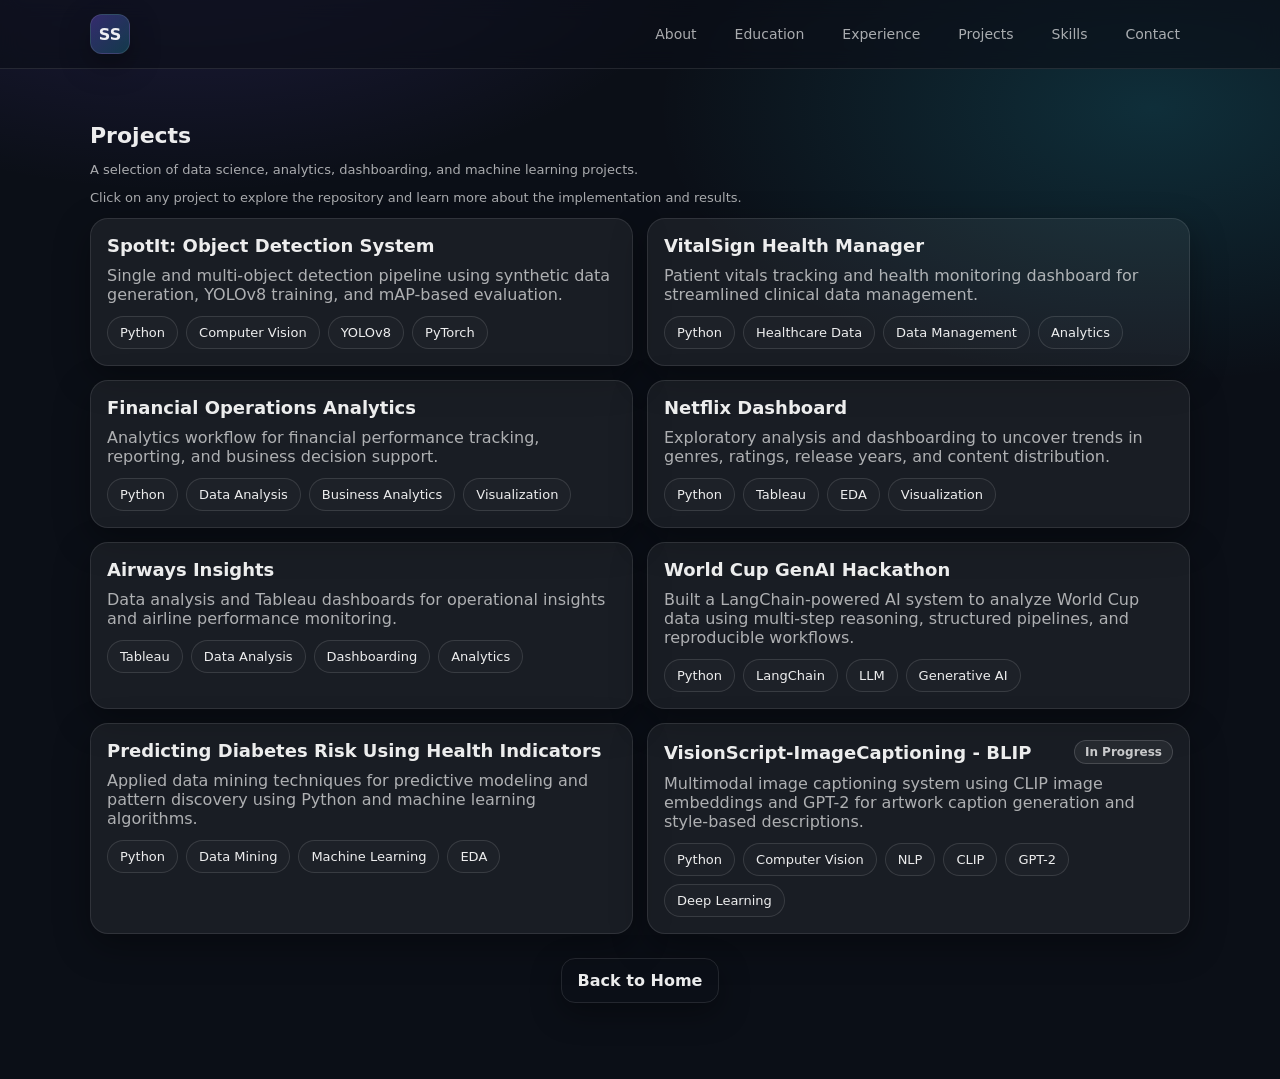
==== projects.html @ 67b0a572 "Update projects.html" ====
<!doctype html>
<html lang="en">
<head>
  <meta charset="utf-8" />
  <meta name="viewport" content="width=device-width,initial-scale=1" />
  <title>Projects | Simran Sinha</title>
  <meta name="description" content="Projects by Simran Sinha" />

  <!-- Icons -->
  <link rel="stylesheet" href="https://cdnjs.cloudflare.com/ajax/libs/font-awesome/6.5.0/css/all.min.css">

  <!-- Same stylesheet as main page -->
  <link rel="stylesheet" href="styles.css" />

  <!-- Same script as main page -->
  <script src="script.js" defer></script>
</head>

<body>
  <header class="header">
    <nav class="nav">
      <a class="brand" href="index.html">SS</a>

      <div class="nav-links" id="navLinks">
        <a href="index.html#about">About</a>
        <a href="index.html#education">Education</a>
        <a href="index.html#experience">Experience</a>
        <a href="projects.html">Projects</a>
        <a href="index.html#skills">Skills</a>
        <a href="index.html#contact">Contact</a>
      </div>

      <button class="nav-toggle" id="navToggle" aria-label="Toggle menu">☰</button>
    </nav>
  </header>

  <main class="container">
    <section class="section">
      <h2>Projects</h2>
      <p class="muted small">
        A selection of data science, analytics, dashboarding, and machine learning projects.
      </p>

      <p class="muted small project-note">
          Click on any project to explore the repository and learn more about the implementation and results.
      </p>

      <div class="grid two">

        <a class="card project" href="https://github.com/SimranaSinha/SpotIt-Single-and-Multi-Object-Detection-System" target="_blank" rel="noopener">
          <h3>SpotIt: Object Detection System</h3>
          <p class="muted">
            Single and multi-object detection pipeline using synthetic data generation, YOLOv8 training, and mAP-based evaluation.
          </p>
          <div class="pill-grid">
            <span class="pill">Python</span>
            <span class="pill">Computer Vision</span>
            <span class="pill">YOLOv8</span>
            <span class="pill">PyTorch</span>
          </div>
        </a>

        <a class="card project" href="https://github.com/SimranaSinha/VitalSign_HealthManager" target="_blank" rel="noopener">
          <h3>VitalSign Health Manager</h3>
          <p class="muted">
            Patient vitals tracking and health monitoring dashboard for streamlined clinical data management.
          </p>
          <div class="pill-grid">
            <span class="pill">Python</span>
            <span class="pill">Healthcare Data</span>
            <span class="pill">Data Management</span>
            <span class="pill">Analytics</span>
          </div>
        </a>

        <a class="card project" href="https://github.com/SimranaSinha/Financial-Operations-analytics" target="_blank" rel="noopener">
          <h3>Financial Operations Analytics</h3>
          <p class="muted">
            Analytics workflow for financial performance tracking, reporting, and business decision support.
          </p>
          <div class="pill-grid">
            <span class="pill">Python</span>
            <span class="pill">Data Analysis</span>
            <span class="pill">Business Analytics</span>
            <span class="pill">Visualization</span>
          </div>
        </a>

        <a class="card project" href="https://github.com/SimranaSinha/Netflix_dashboard" target="_blank" rel="noopener">
          <h3>Netflix Dashboard</h3>
          <p class="muted">
            Exploratory analysis and dashboarding to uncover trends in genres, ratings, release years, and content distribution.
          </p>
          <div class="pill-grid">
            <span class="pill">Python</span>
            <span class="pill">Tableau</span>
            <span class="pill">EDA</span>
            <span class="pill">Visualization</span>
          </div>
        </a>

        <a class="card project" href="https://github.com/SimranaSinha/Airways_Insights" target="_blank" rel="noopener">
          <h3>Airways Insights</h3>
          <p class="muted">
            Data analysis and Tableau dashboards for operational insights and airline performance monitoring.
          </p>
          <div class="pill-grid">
            <span class="pill">Tableau</span>
            <span class="pill">Data Analysis</span>
            <span class="pill">Dashboarding</span>
            <span class="pill">Analytics</span>
          </div>
        </a>

        <a class="card project" href="https://github.com/SimranaSinha/Generative_AI/tree/main/Hackathon" target="_blank" rel="noopener">
          <h3>World Cup GenAI Hackathon</h3>
          <p class="muted">
            Built a LangChain-powered AI system to analyze World Cup data using multi-step reasoning, structured pipelines, and reproducible workflows.
          </p>
          <div class="pill-grid">
            <span class="pill">Python</span>
            <span class="pill">LangChain</span>
            <span class="pill">LLM</span>
            <span class="pill">Generative AI</span>
          </div>
        </a>

        <a class="card project" href="https://github.com/SimranaSinha/Masters_Datamining/tree/main/Project" target="_blank" rel="noopener">
          <h3>Predicting Diabetes Risk Using Health Indicators</h3>
          <p class="muted">
            Applied data mining techniques for predictive modeling and pattern discovery using Python and machine learning algorithms.
          </p>
          <div class="pill-grid">
            <span class="pill">Python</span>
            <span class="pill">Data Mining</span>
            <span class="pill">Machine Learning</span>
            <span class="pill">EDA</span>
          </div>
        </a>

      <a class="card project" href="https://github.com/SimranaSinha/VisionScript-ImageCaptioning-BLIP" target="_blank" rel="noopener">
         <h3 class="project-title"> VisionScript-ImageCaptioning - BLIP
          <span class="status">In Progress</span>
        </h3>
        <p class="muted">
        Multimodal image captioning system using CLIP image embeddings and GPT-2 for artwork caption generation and style-based descriptions.
        </p>

        <div class="pill-grid">
            <span class="pill">Python</span>
            <span class="pill">Computer Vision</span>
            <span class="pill">NLP</span>
            <span class="pill">CLIP</span>
            <span class="pill">GPT-2</span>
            <span class="pill">Deep Learning</span>
        </div>

</a>

      </div>

      <div class="more-projects-wrap">
        <a class="btn ghost" href="index.html">Back to Home</a>
      </div>
    </section>
  </main>
</body>
</html>
---- styles.css ----
/* =========================================================
   COLOR VARIABLES / GLOBAL DESIGN TOKENS
   ========================================================= */

:root{
  --bg:#0b0f17;                 /* Main dark background */
  --panel:rgba(255,255,255,.06); /* Card background */
  --panel2:rgba(255,255,255,.09); /* Hover card background */
  --text:rgba(255,255,255,.92);  /* Main text color */
  --muted:rgba(255,255,255,.65); /* Secondary text */
  --border:rgba(255,255,255,.10); /* Borders */
  --shadow:0 14px 45px rgba(0,0,0,.55); /* Card shadow */
  --radius:18px;                /* Rounded corner size */
}


/* =========================================================
   GLOBAL PAGE SETTINGS
   ========================================================= */

*{box-sizing:border-box}

html{
  scroll-behavior:smooth; /* smooth scroll when clicking navbar links */
}

body{
  margin:0;
  font-family: ui-sans-serif, system-ui, -apple-system, Segoe UI, Roboto, Helvetica, Arial;

  /* gradient background for portfolio */
  background:
    radial-gradient(900px 500px at 15% -10%, rgba(124,92,255,.20), transparent 60%),
    radial-gradient(900px 500px at 90% 10%, rgba(36,211,238,.16), transparent 55%),
    var(--bg);

  color:var(--text);
}

a{
  color:inherit;
  text-decoration:none;
}

a:hover{
  opacity:.92;
}


/* =========================================================
   MAIN PAGE CONTAINER
   keeps content centered
   ========================================================= */

.container{
  width:min(1100px, 92%);
  margin:0 auto;
  padding: 28px 0 70px;
}


/* =========================================================
   HEADER / NAVBAR
   ========================================================= */

.header{
  position:sticky; /* navbar stays at top while scrolling */
  top:0;
  z-index:50;
  backdrop-filter: blur(10px);

  background: rgba(11,15,23,.65);
  border-bottom: 1px solid var(--border);
}

.nav{
  width:min(1100px, 92%);
  margin:0 auto;
  padding: 14px 0;

  display:flex;
  align-items:center;
  justify-content:space-between;
  gap:16px;
}

/* Logo circle (SS) */

.brand{
  display:inline-flex;
  align-items:center;
  justify-content:center;

  width:40px;
  height:40px;

  border-radius:12px;

  background: linear-gradient(
      135deg,
      rgba(124,92,255,.35),
      rgba(36,211,238,.22)
  );

  border:1px solid var(--border);
  box-shadow:0 10px 30px rgba(0,0,0,.35);

  font-weight:700;
}


/* Navbar links */

.nav-links{
  display:flex;
  gap:18px;
  align-items:center;

  color:var(--muted);
  font-size:14px;
}

.nav-links a{
  padding:8px 10px;
  border-radius:10px;
}

.nav-links a:hover{
  background:var(--panel);
  color:var(--text);
}

/* Mobile menu button */

.nav-toggle{
  display:none;
  border:1px solid var(--border);
  background:var(--panel);
  color:var(--text);

  border-radius:12px;
  padding:10px 12px;
  cursor:pointer;
}


/* =========================================================
   HERO SECTION
   name + photo area
   ========================================================= */

.hero{
  display:grid;
  grid-template-columns:1.25fr .95fr; /* text | image */

  gap:28px;
  padding:30px 0 10px;
  align-items:center;
}

.hero-left{
  max-width:620px;
}

/* small title above name */

.kicker{
  margin:0 0 12px;
  color:var(--muted);
  letter-spacing:.08em;
  text-transform:uppercase;
  font-size:12px;
}

/* big name text */

.hero-title{
  margin:0;
  font-size:clamp(44px,6.2vw,78px);
  line-height:.92;
}

.hero-sub{
  margin:14px 0 18px;
  color:var(--muted);
  font-size:17px;
}

/* utility text */

.muted{color:var(--muted)}
.small{font-size:13px}


/* =========================================================
   BUTTONS
   ========================================================= */

.cta-row{
  display:flex;
  gap:12px;
  flex-wrap:wrap;
  margin-bottom:14px;
}

.btn{
  display:inline-flex;
  align-items:center;
  justify-content:center;

  padding:12px 16px;
  border-radius:14px;

  border:1px solid var(--border);
  background:var(--panel);

  box-shadow:0 10px 30px rgba(0,0,0,.35);

  font-weight:600;

  transition: transform .18s ease;
}

.btn:hover{
  transform:translateY(-2px);
}

.btn.primary{
  background:linear-gradient(
      135deg,
      rgba(124,92,255,.92),
      rgba(36,211,238,.55)
  );
}

.btn.ghost{
  background:transparent;
}


/* =========================================================
   HERO SOCIAL ICONS
   ========================================================= */

.hero-links{
  display:flex;
  gap:12px;
  flex-wrap:wrap;

  margin-top:6px;
  padding-top:12px;

  border-top:1px solid rgba(255,255,255,.10);
}

.icon-link{
  width:42px;
  height:42px;

  display:flex;
  align-items:center;
  justify-content:center;

  border-radius:12px;

  border:1px solid rgba(255,255,255,.15);
  background:rgba(255,255,255,.03);

  font-size:20px;

  transition:transform .18s ease;
}

.icon-link:hover{
  transform:translateY(-2px);
}


/* =========================================================
   SKILLS PILLS
   ========================================================= */

.hero-skills{
  display:flex;
  gap:10px;
  flex-wrap:wrap;
  margin-top:14px;
}

.pill{
  padding:8px 12px;
  border-radius:999px;

  border:1px solid rgba(255,255,255,.12);
  background:rgba(255,255,255,.02);

  font-size:13px;
}


/* =========================================================
   PROFILE IMAGE CARD
   ========================================================= */

.portrait-card{
  border-radius:var(--radius);

  border:1px solid var(--border);
  background:linear-gradient(
      180deg,
      rgba(255,255,255,.06),
      rgba(255,255,255,.03)
  );

  box-shadow:var(--shadow);
  padding:14px;
}

.portrait{
  width:100%;
  border-radius:14px;
}


/* =========================================================
   GENERIC SECTION STYLING
   ========================================================= */

.section{
  padding:26px 0 6px;
}

.section h2{
  margin:0 0 14px;
  font-size:22px;
}


/* =========================================================
   CARDS
   used for projects / education / experience
   ========================================================= */

.card{
  border-radius:var(--radius);
  border:1px solid var(--border);
  background:var(--panel);

  box-shadow:0 12px 35px rgba(0,0,0,.35);

  padding:16px;
}

.card h3{
  margin:0 0 6px;
  font-size:18px;
}

.card p{
  margin:10px 0;
}


/* =========================================================
   GRID LAYOUT
   ========================================================= */

.grid{
  display:grid;
  gap:14px;
}

.grid.two{
  grid-template-columns:repeat(2,1fr);
}


/* =========================================================
   BULLET LIST
   ========================================================= */

.bullets{
  margin:10px 0 0;
  padding-left:18px;
  color:var(--muted);
}

.bullets li{
  margin:7px 0;
}


/* =========================================================
   PROJECT CARD HOVER EFFECT
   ========================================================= */

.project{
  transition:transform .15s ease;
}

.project:hover{
  transform:translateY(-2px);
  background:var(--panel2);
}


/* =========================================================
   PROJECT TECH STACK TAGS
   ========================================================= */

.pill-grid{
  display:flex;
  flex-wrap:wrap;
  gap:10px;
  margin-top:12px;
}


/* =========================================================
   EXPERIENCE TIMELINE
   ========================================================= */

.timeline{
  display:grid;
  gap:14px;
}

.t-item{
  display:grid;
  grid-template-columns:16px 1fr;
  gap:12px;
}

.t-dot{
  width:12px;
  height:12px;

  margin-top:18px;
  border-radius:999px;

  background:linear-gradient(
      135deg,
      rgba(124,92,255,.9),
      rgba(36,211,238,.7)
  );
}


/* =========================================================
   CREWASIS SUB ROLE STYLE
   ========================================================= */

.subrole{
  margin-top:14px;
  padding-top:14px;

  border-top:1px solid rgba(255,255,255,.10);
}

.subrole-head{
  display:flex;
  justify-content:space-between;
}


/* =========================================================
   CONTACT SECTION
   ========================================================= */

.contact-links{
  display:flex;
  gap:28px;
  margin-top:14px;
  flex-wrap:wrap;
}

.contact-link{
  display:flex;
  align-items:center;
  gap:10px;

  font-size:16px;
}

.contact-link i{
  font-size:20px;
  color:#8a6cff;
}


/* =========================================================
   FOOTER
   ========================================================= */

.footer{
  margin-top:24px;
  padding-top:16px;

  border-top:1px solid var(--border);
  color:var(--muted);
}


/* =========================================================
   CURSOR GLOW EFFECT
   ========================================================= */

.cursor-glow{
  position:fixed;

  width:350px;
  height:350px;

  border-radius:50%;
  pointer-events:none;

  background: radial-gradient(
      circle,
      rgba(124,92,255,0.25) 0%,
      rgba(124,92,255,0.12) 30%,
      transparent 70%
  );

  transform:translate(-50%, -50%);
}


/* =========================================================
   MOBILE RESPONSIVE
   ========================================================= */

@media (max-width:880px){

.hero{
  grid-template-columns:1fr;
}

.grid.two{
  grid-template-columns:1fr;
}

}

@media (max-width:720px){

.nav-links{
  display:none;

  position:absolute;
  top:64px;
  right:4%;
  left:4%;

  background:rgba(11,15,23,.92);

  border:1px solid var(--border);
  border-radius:16px;
  padding:10px;

  flex-direction:column;
}

.nav-toggle{
  display:inline-flex;
}

.nav-links.open{
  display:flex;
}

}

.more-projects-wrap{
  margin-top: 24px;
  display: flex;
  justify-content: center;
}

.pill-grid{
  margin-top: 12px;
  display: flex;
  flex-wrap: wrap;
  gap: 8px;
}

/* ======================================= * 

/* Project title with status badge */
.project-title{
  display:flex;
  align-items:center;
  justify-content:space-between;
  gap:10px;
}

/* In Progress badge */
.status{
  font-size:12px;
  padding:4px 10px;
  border-radius:999px;
  border:1px solid rgba(255,255,255,.15);
  background: rgba(255,255,255,.06);
  color: rgba(255,255,255,.75);
  white-space: nowrap;
}
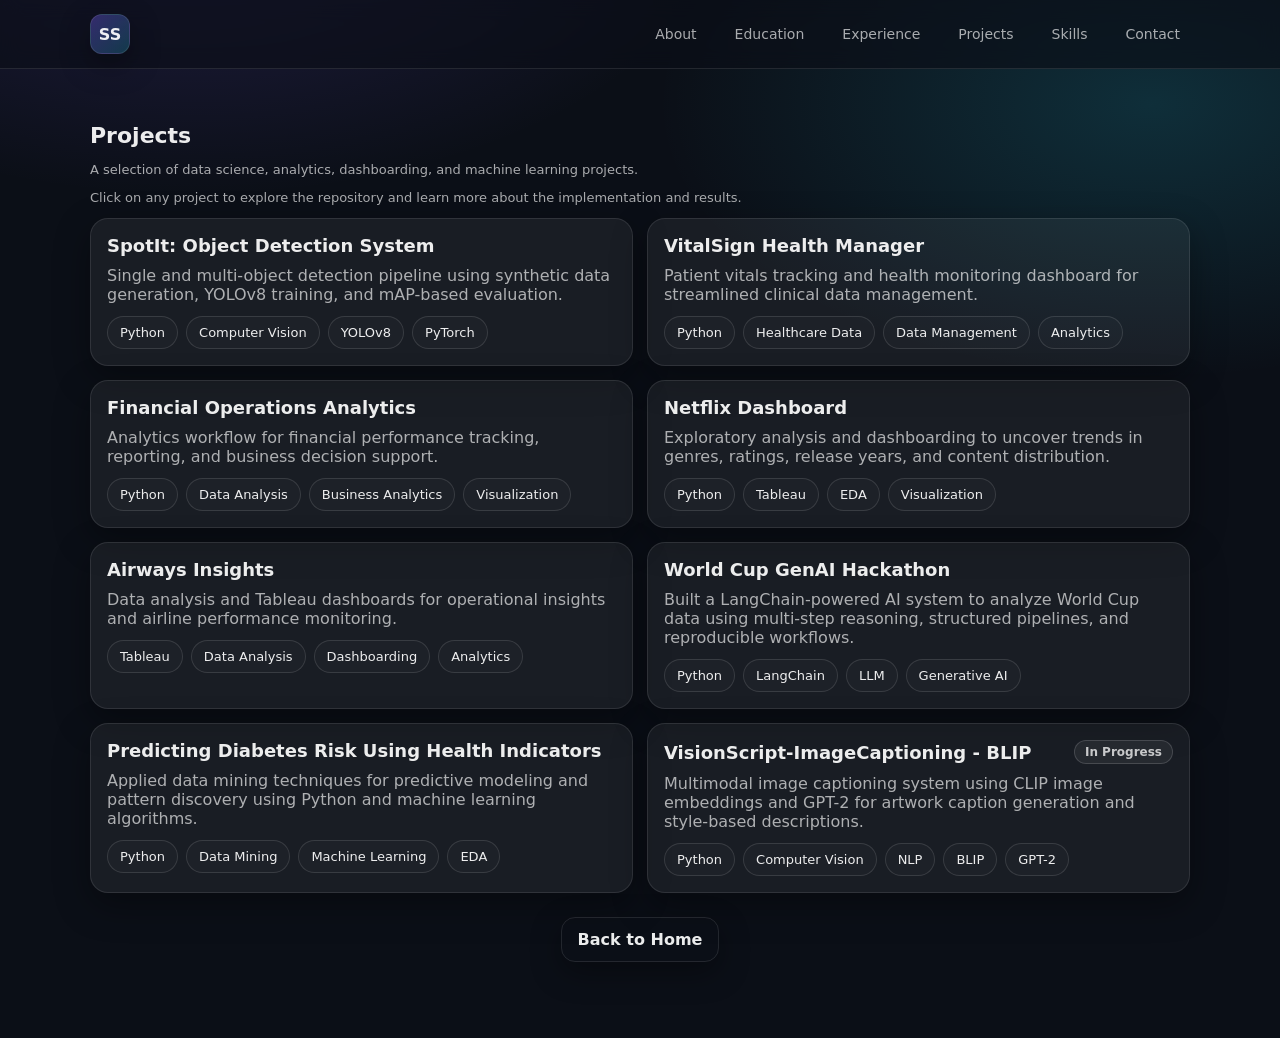
==== commit c0badb75: "Update projects.html" ====
--- a/projects.html
+++ b/projects.html
@@ -150,9 +150,8 @@
             <span class="pill">Python</span>
             <span class="pill">Computer Vision</span>
             <span class="pill">NLP</span>
-            <span class="pill">CLIP</span>
+            <span class="pill">BLIP</span>
             <span class="pill">GPT-2</span>
-            <span class="pill">Deep Learning</span>
         </div>
 
 </a>
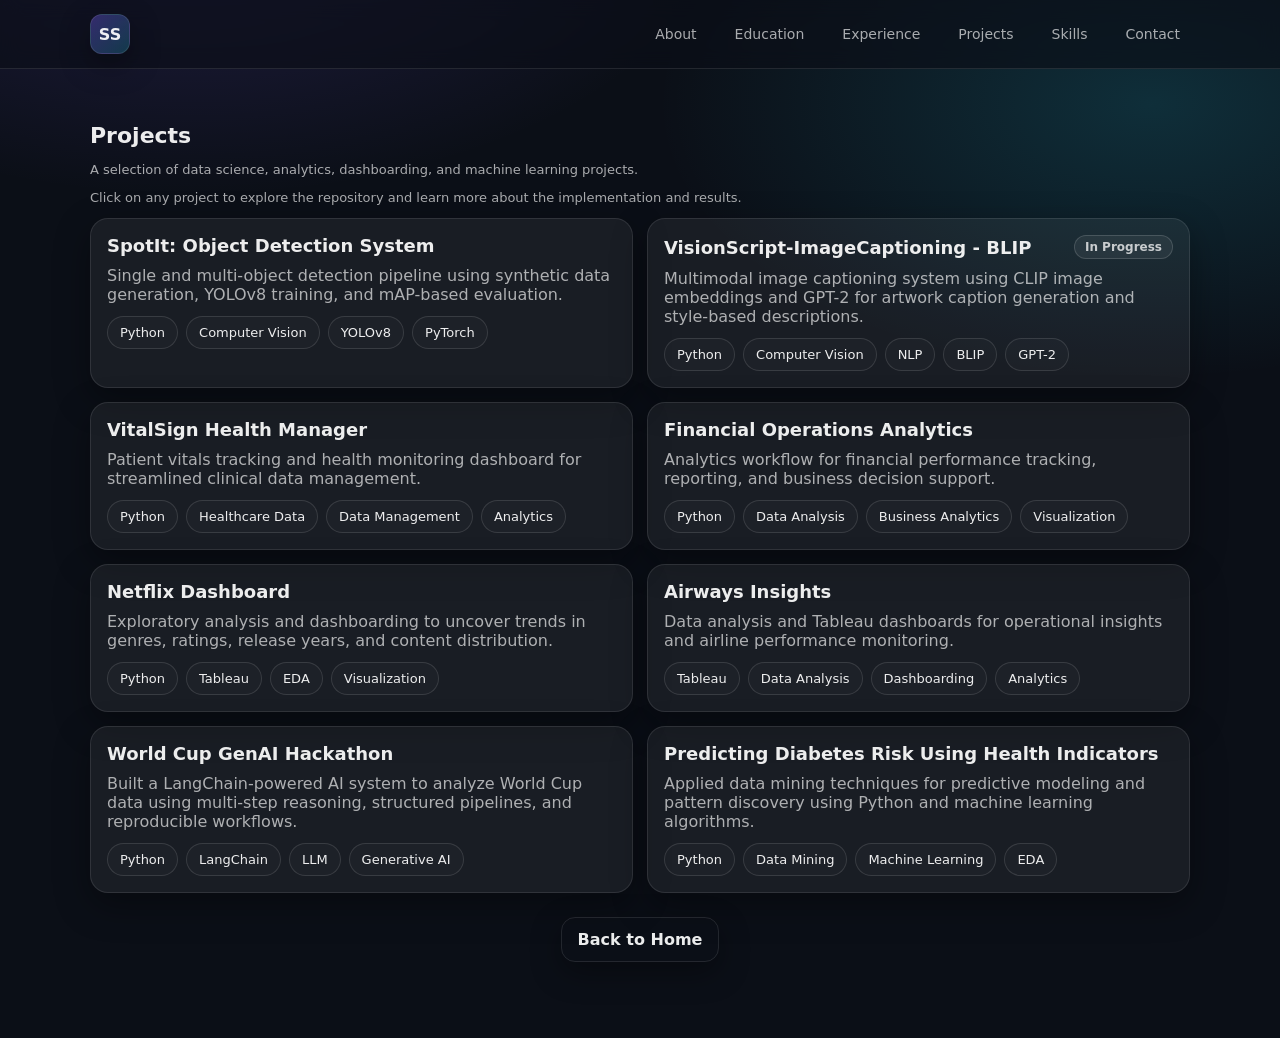
==== commit e8985feb: "Add VisionScript-ImageCaptioning project details Added a new project entry for VisionScript-ImageCap" ====
--- a/projects.html
+++ b/projects.html
@@ -59,6 +59,23 @@
             <span class="pill">PyTorch</span>
           </div>
         </a>
+
+              <a class="card project" href="https://github.com/SimranaSinha/VisionScript-ImageCaptioning-BLIP" target="_blank" rel="noopener">
+         <h3 class="project-title"> VisionScript-ImageCaptioning - BLIP
+          <span class="status">In Progress</span>
+        </h3>
+        <p class="muted">
+        Multimodal image captioning system using CLIP image embeddings and GPT-2 for artwork caption generation and style-based descriptions.
+        </p>
+
+        <div class="pill-grid">
+            <span class="pill">Python</span>
+            <span class="pill">Computer Vision</span>
+            <span class="pill">NLP</span>
+            <span class="pill">BLIP</span>
+            <span class="pill">GPT-2</span>
+        </div>
+      </a>
 
         <a class="card project" href="https://github.com/SimranaSinha/VitalSign_HealthManager" target="_blank" rel="noopener">
           <h3>VitalSign Health Manager</h3>
@@ -138,24 +155,6 @@
           </div>
         </a>
 
-      <a class="card project" href="https://github.com/SimranaSinha/VisionScript-ImageCaptioning-BLIP" target="_blank" rel="noopener">
-         <h3 class="project-title"> VisionScript-ImageCaptioning - BLIP
-          <span class="status">In Progress</span>
-        </h3>
-        <p class="muted">
-        Multimodal image captioning system using CLIP image embeddings and GPT-2 for artwork caption generation and style-based descriptions.
-        </p>
-
-        <div class="pill-grid">
-            <span class="pill">Python</span>
-            <span class="pill">Computer Vision</span>
-            <span class="pill">NLP</span>
-            <span class="pill">BLIP</span>
-            <span class="pill">GPT-2</span>
-        </div>
-
-</a>
-
       </div>
 
       <div class="more-projects-wrap">
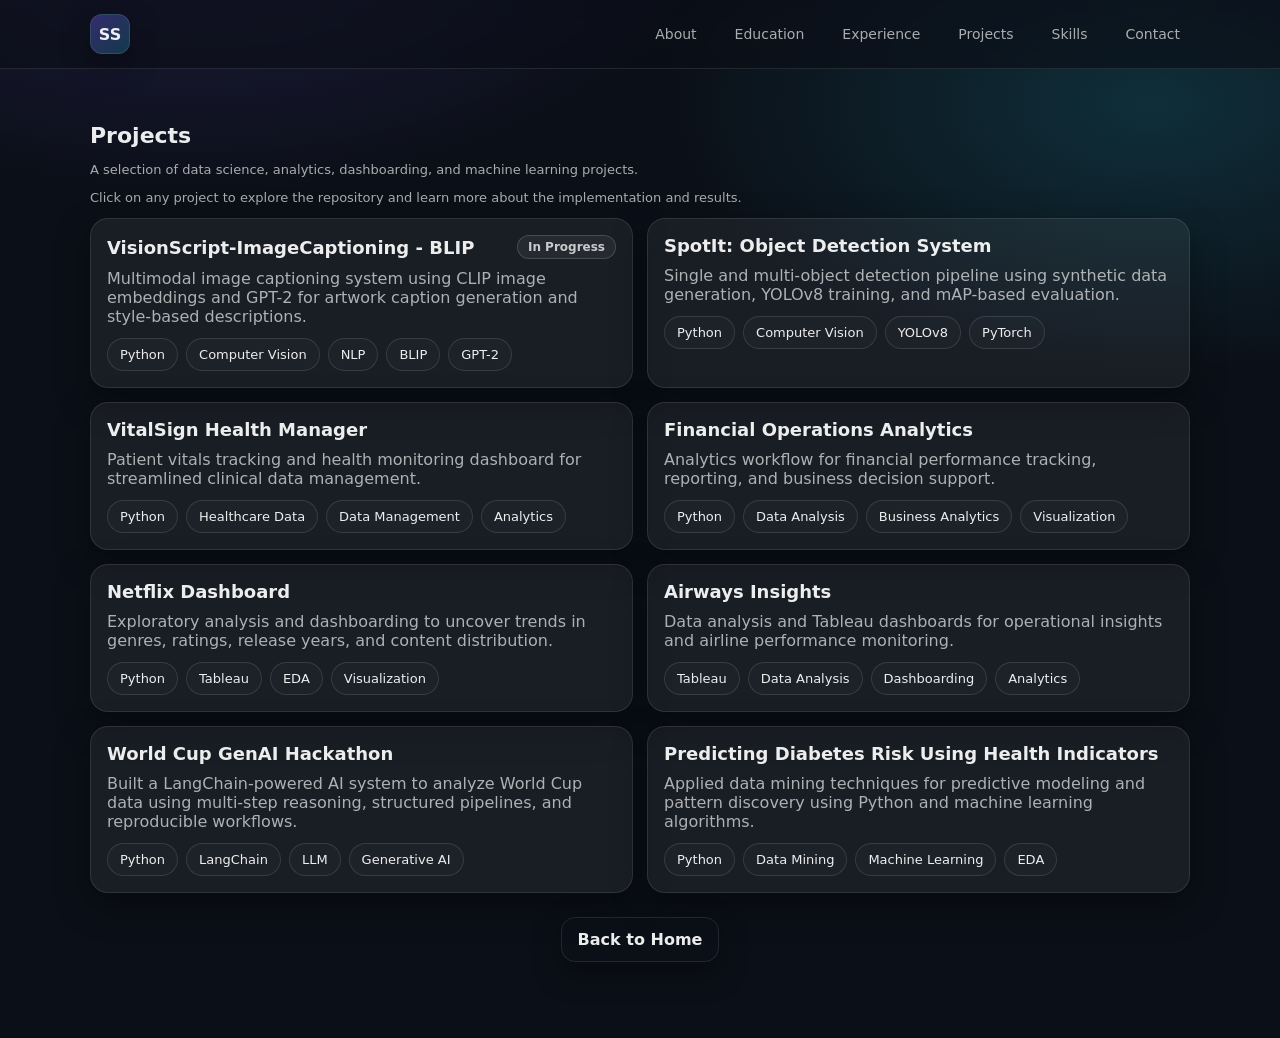
==== commit b20a22e6: "Restore SpotIt project card in projects.html Reintroduced the SpotIt project card after removing it " ====
--- a/projects.html
+++ b/projects.html
@@ -47,20 +47,7 @@
 
       <div class="grid two">
 
-        <a class="card project" href="https://github.com/SimranaSinha/SpotIt-Single-and-Multi-Object-Detection-System" target="_blank" rel="noopener">
-          <h3>SpotIt: Object Detection System</h3>
-          <p class="muted">
-            Single and multi-object detection pipeline using synthetic data generation, YOLOv8 training, and mAP-based evaluation.
-          </p>
-          <div class="pill-grid">
-            <span class="pill">Python</span>
-            <span class="pill">Computer Vision</span>
-            <span class="pill">YOLOv8</span>
-            <span class="pill">PyTorch</span>
-          </div>
-        </a>
-
-              <a class="card project" href="https://github.com/SimranaSinha/VisionScript-ImageCaptioning-BLIP" target="_blank" rel="noopener">
+      <a class="card project" href="https://github.com/SimranaSinha/VisionScript-ImageCaptioning-BLIP" target="_blank" rel="noopener">
          <h3 class="project-title"> VisionScript-ImageCaptioning - BLIP
           <span class="status">In Progress</span>
         </h3>
@@ -76,6 +63,20 @@
             <span class="pill">GPT-2</span>
         </div>
       </a>
+        
+        <a class="card project" href="https://github.com/SimranaSinha/SpotIt-Single-and-Multi-Object-Detection-System" target="_blank" rel="noopener">
+          <h3>SpotIt: Object Detection System</h3>
+          <p class="muted">
+            Single and multi-object detection pipeline using synthetic data generation, YOLOv8 training, and mAP-based evaluation.
+          </p>
+          <div class="pill-grid">
+            <span class="pill">Python</span>
+            <span class="pill">Computer Vision</span>
+            <span class="pill">YOLOv8</span>
+            <span class="pill">PyTorch</span>
+          </div>
+        </a>
+
 
         <a class="card project" href="https://github.com/SimranaSinha/VitalSign_HealthManager" target="_blank" rel="noopener">
           <h3>VitalSign Health Manager</h3>
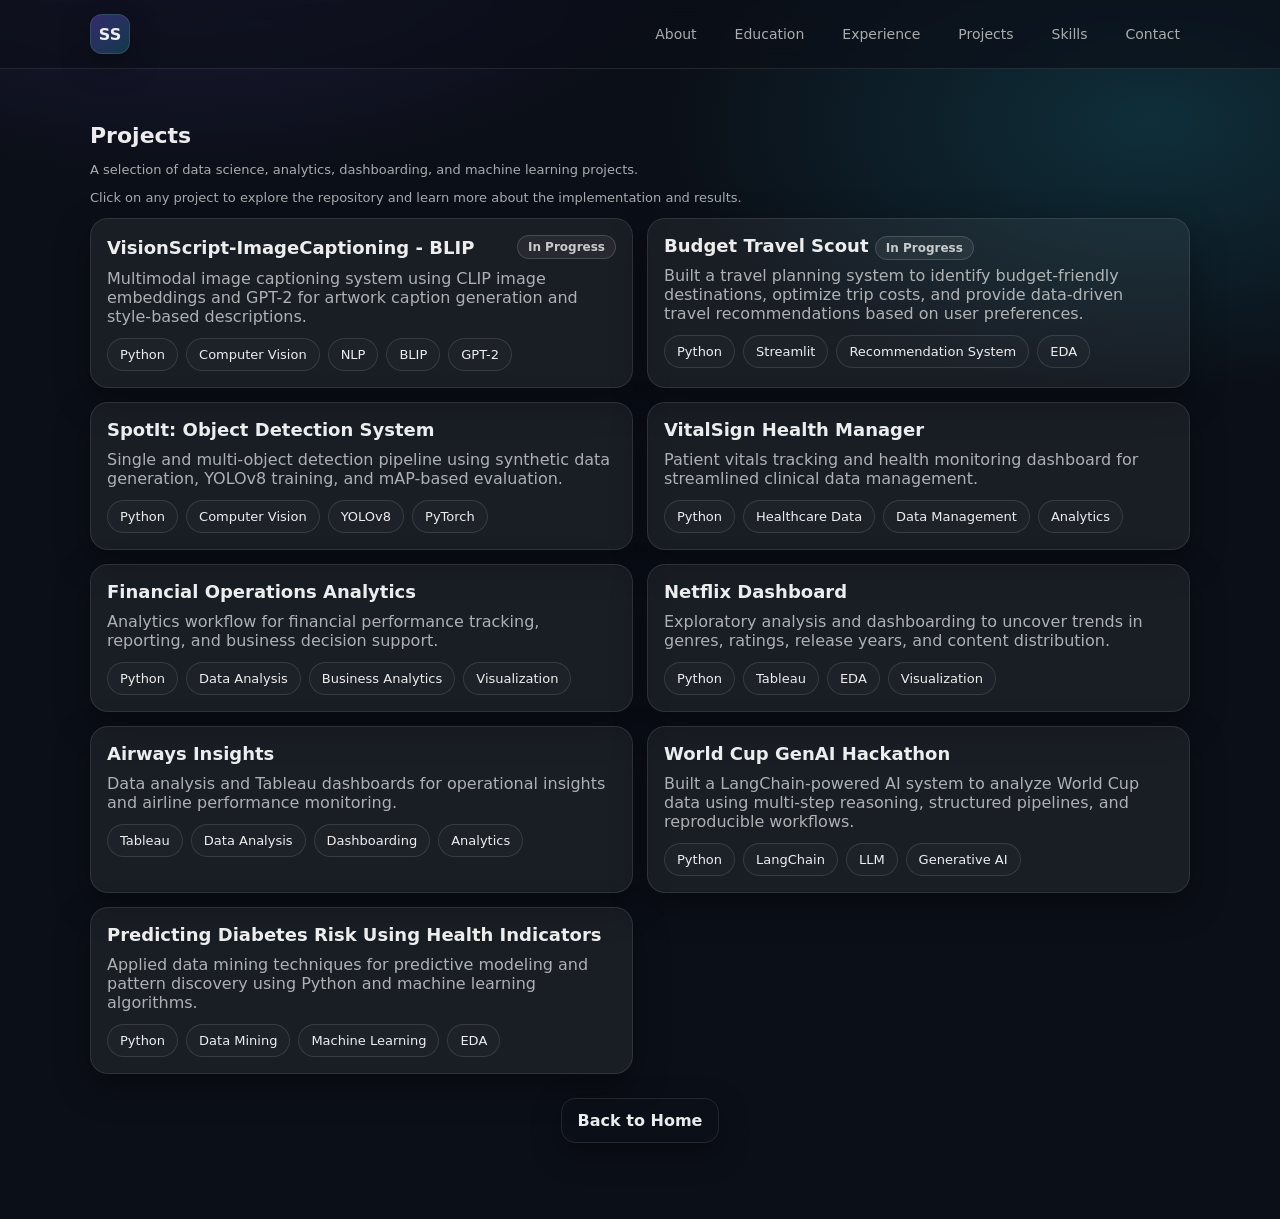
==== commit 9cea53bc: "Update projects.html" ====
--- a/projects.html
+++ b/projects.html
@@ -61,6 +61,21 @@
             <span class="pill">NLP</span>
             <span class="pill">BLIP</span>
             <span class="pill">GPT-2</span>
+        </div>
+      </a>
+
+        <a class="card project" href="https://github.com/SimranaSinha/Budget-Travel-Scout" target="_blank" rel="noopener">
+            <h3>Budget Travel Scout
+             <span class="status">In Progress</span>
+            </h3>
+            <p class="muted">
+              Built a travel planning system to identify budget-friendly destinations, optimize trip costs, and provide data-driven travel recommendations based on user preferences.
+            </p>
+        <div class="pill-grid">
+          <span class="pill">Python</span>
+          <span class="pill">Streamlit</span>
+          <span class="pill">Recommendation System</span>
+          <span class="pill">EDA</span>
         </div>
       </a>
         
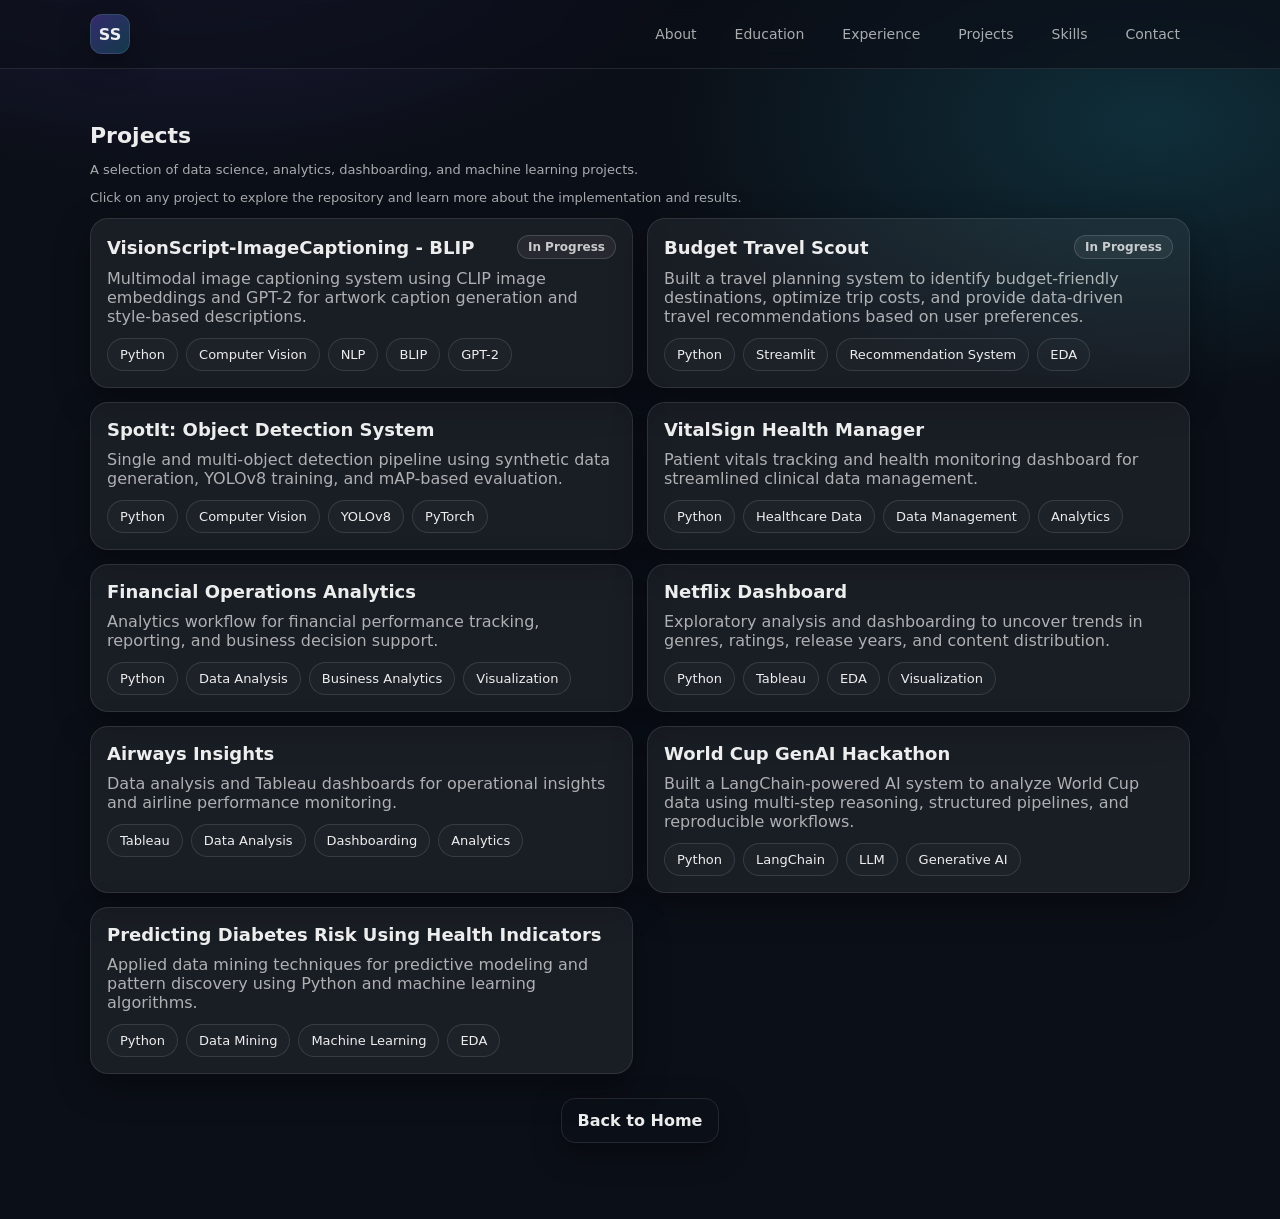
==== commit eb76ea75: "Update projects.html" ====
--- a/projects.html
+++ b/projects.html
@@ -65,7 +65,7 @@
       </a>
 
         <a class="card project" href="https://github.com/SimranaSinha/Budget-Travel-Scout" target="_blank" rel="noopener">
-            <h3>Budget Travel Scout
+            <h3 class="project-title">Budget Travel Scout
              <span class="status">In Progress</span>
             </h3>
             <p class="muted">
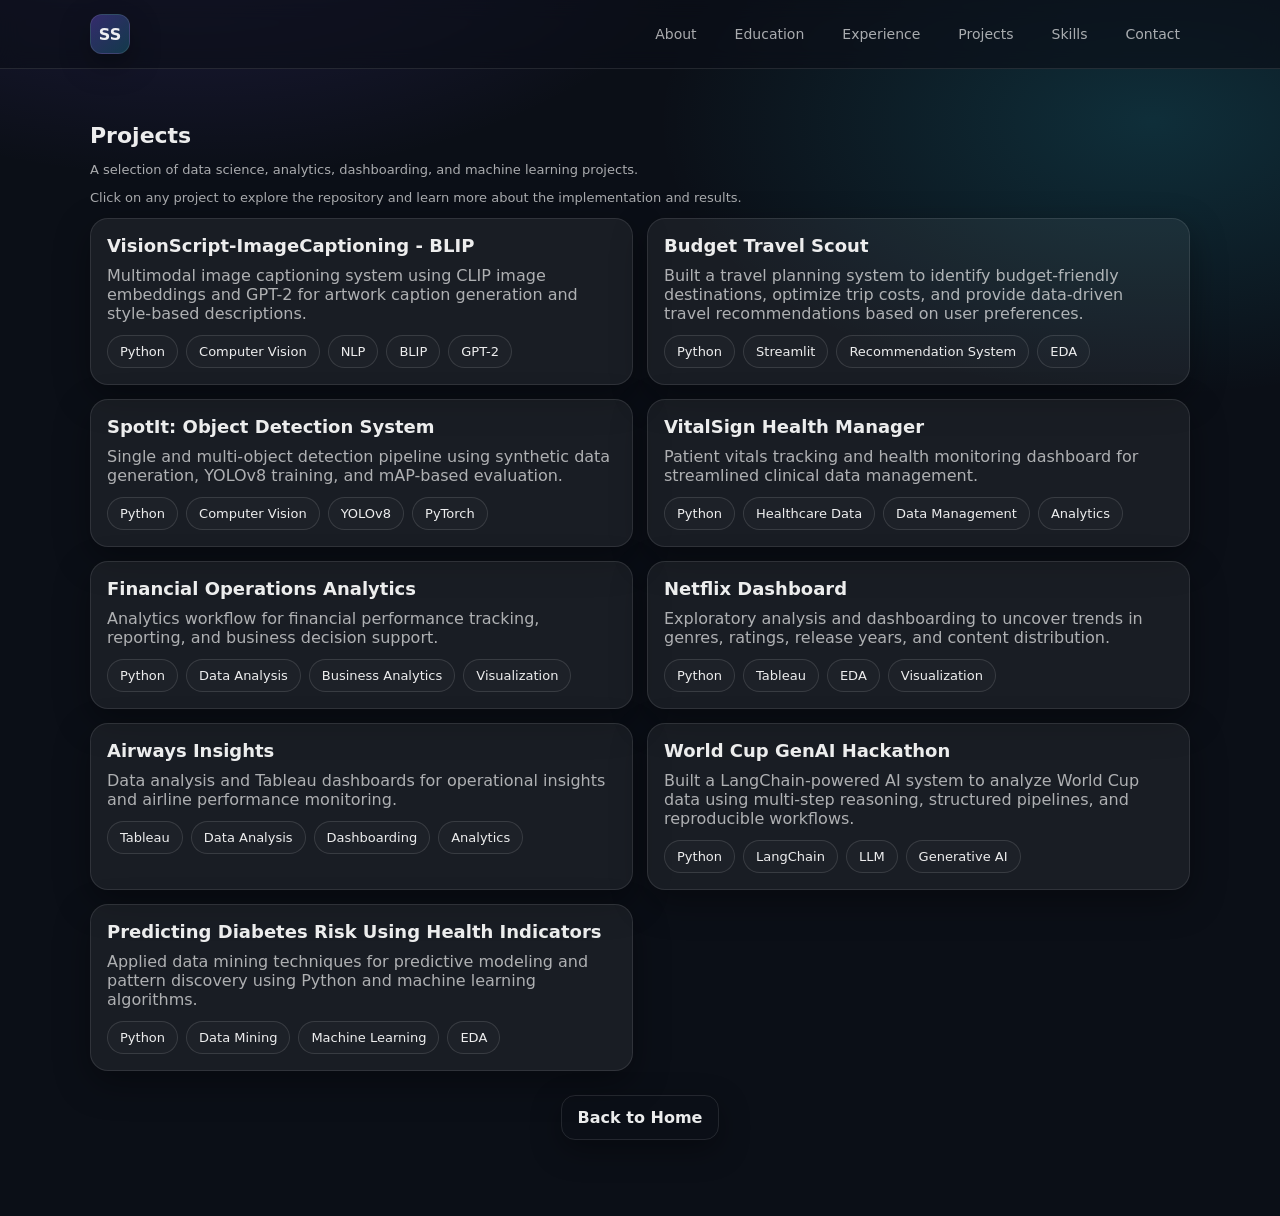
==== commit 2ca8a039: "Update project titles in projects.html Removed 'In Progress' status from project titles for clarity." ====
--- a/projects.html
+++ b/projects.html
@@ -48,9 +48,7 @@
       <div class="grid two">
 
       <a class="card project" href="https://github.com/SimranaSinha/VisionScript-ImageCaptioning-BLIP" target="_blank" rel="noopener">
-         <h3 class="project-title"> VisionScript-ImageCaptioning - BLIP
-          <span class="status">In Progress</span>
-        </h3>
+         <h3 class="project-title"> VisionScript-ImageCaptioning - BLIP </h3>
         <p class="muted">
         Multimodal image captioning system using CLIP image embeddings and GPT-2 for artwork caption generation and style-based descriptions.
         </p>
@@ -65,9 +63,7 @@
       </a>
 
         <a class="card project" href="https://github.com/SimranaSinha/Budget-Travel-Scout" target="_blank" rel="noopener">
-            <h3 class="project-title">Budget Travel Scout
-             <span class="status">In Progress</span>
-            </h3>
+            <h3 class="project-title">Budget Travel Scout </h3>
             <p class="muted">
               Built a travel planning system to identify budget-friendly destinations, optimize trip costs, and provide data-driven travel recommendations based on user preferences.
             </p>
--- a/styles.css
+++ b/styles.css
@@ -570,10 +570,15 @@
 
 }
 
+/* Center the "More Projects" button properly */
 .more-projects-wrap{
   margin-top: 24px;
+
+  width: 100%;              /* make it full width */
   display: flex;
-  justify-content: center;
+
+  justify-content: center;  /* horizontal center */
+  align-items: center;      /* vertical alignment (safe) */
 }
 
 .pill-grid{
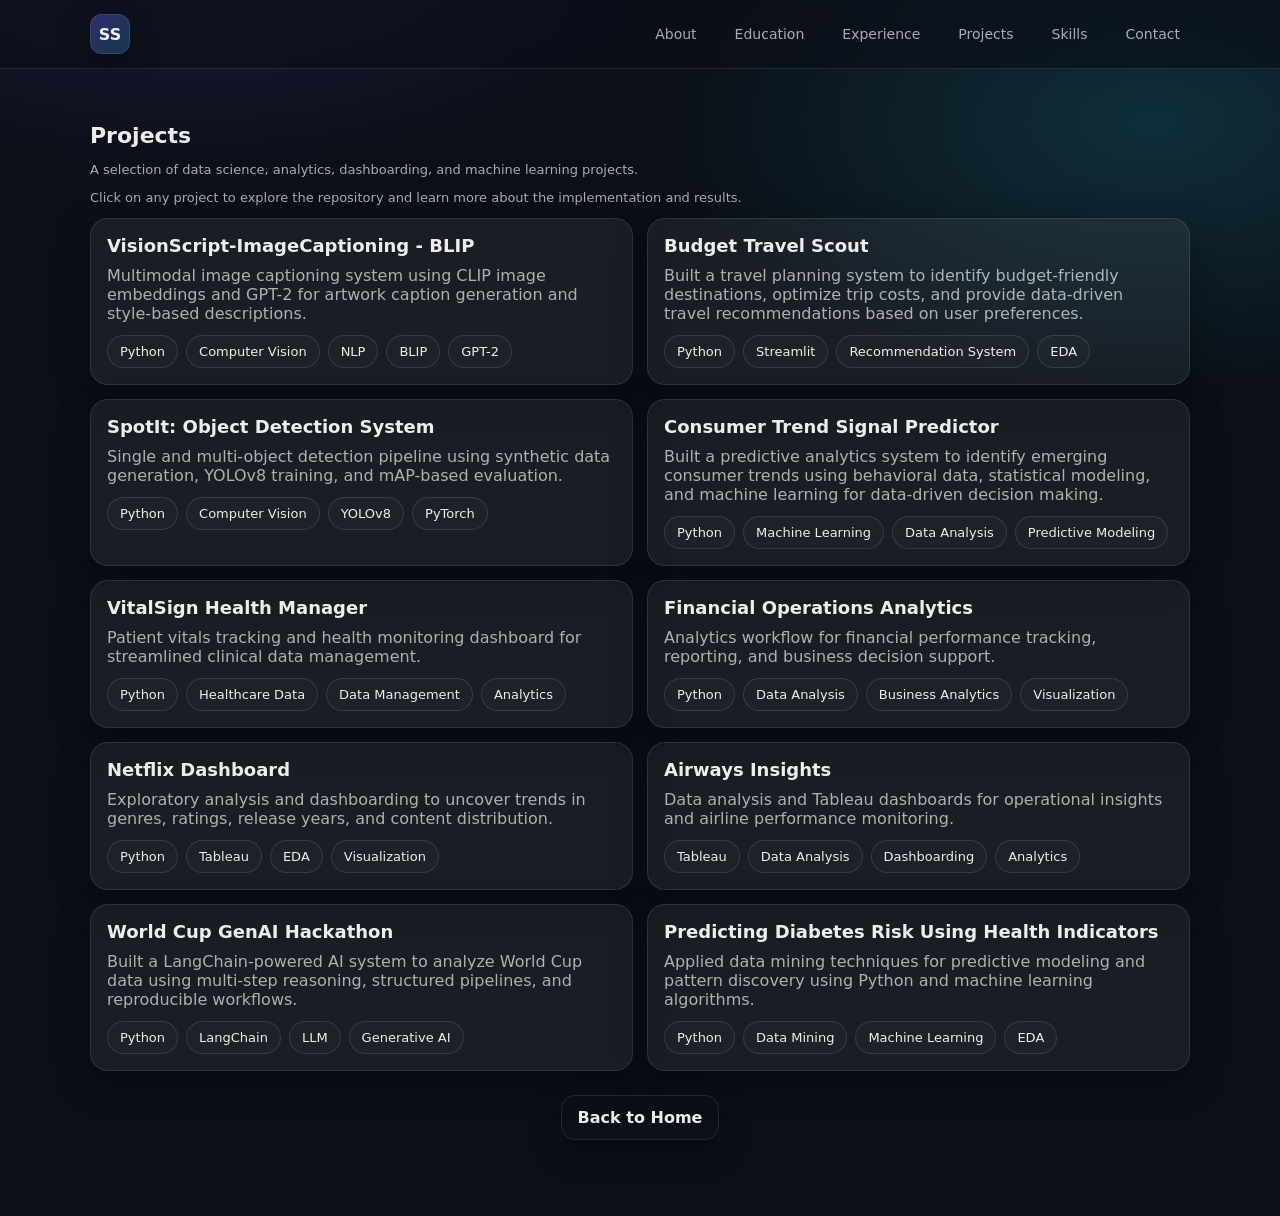
==== commit a4a45763: "Update projects.html" ====
--- a/projects.html
+++ b/projects.html
@@ -88,6 +88,18 @@
           </div>
         </a>
 
+        <a class="card project" href="https://github.com/SimranaSinha/Consumer-Trend-Signal-Predictor" target="_blank" rel="noopener">
+          <h3>Consumer Trend Signal Predictor</h3>
+          <p class="muted">
+            Built a predictive analytics system to identify emerging consumer trends using behavioral data, statistical modeling, and machine learning for data-driven decision making.
+          </p>
+          <div class="pill-grid">
+            <span class="pill">Python</span>
+            <span class="pill">Machine Learning</span>
+            <span class="pill">Data Analysis</span>
+            <span class="pill">Predictive Modeling</span>
+        </div>
+      </a>
 
         <a class="card project" href="https://github.com/SimranaSinha/VitalSign_HealthManager" target="_blank" rel="noopener">
           <h3>VitalSign Health Manager</h3>
